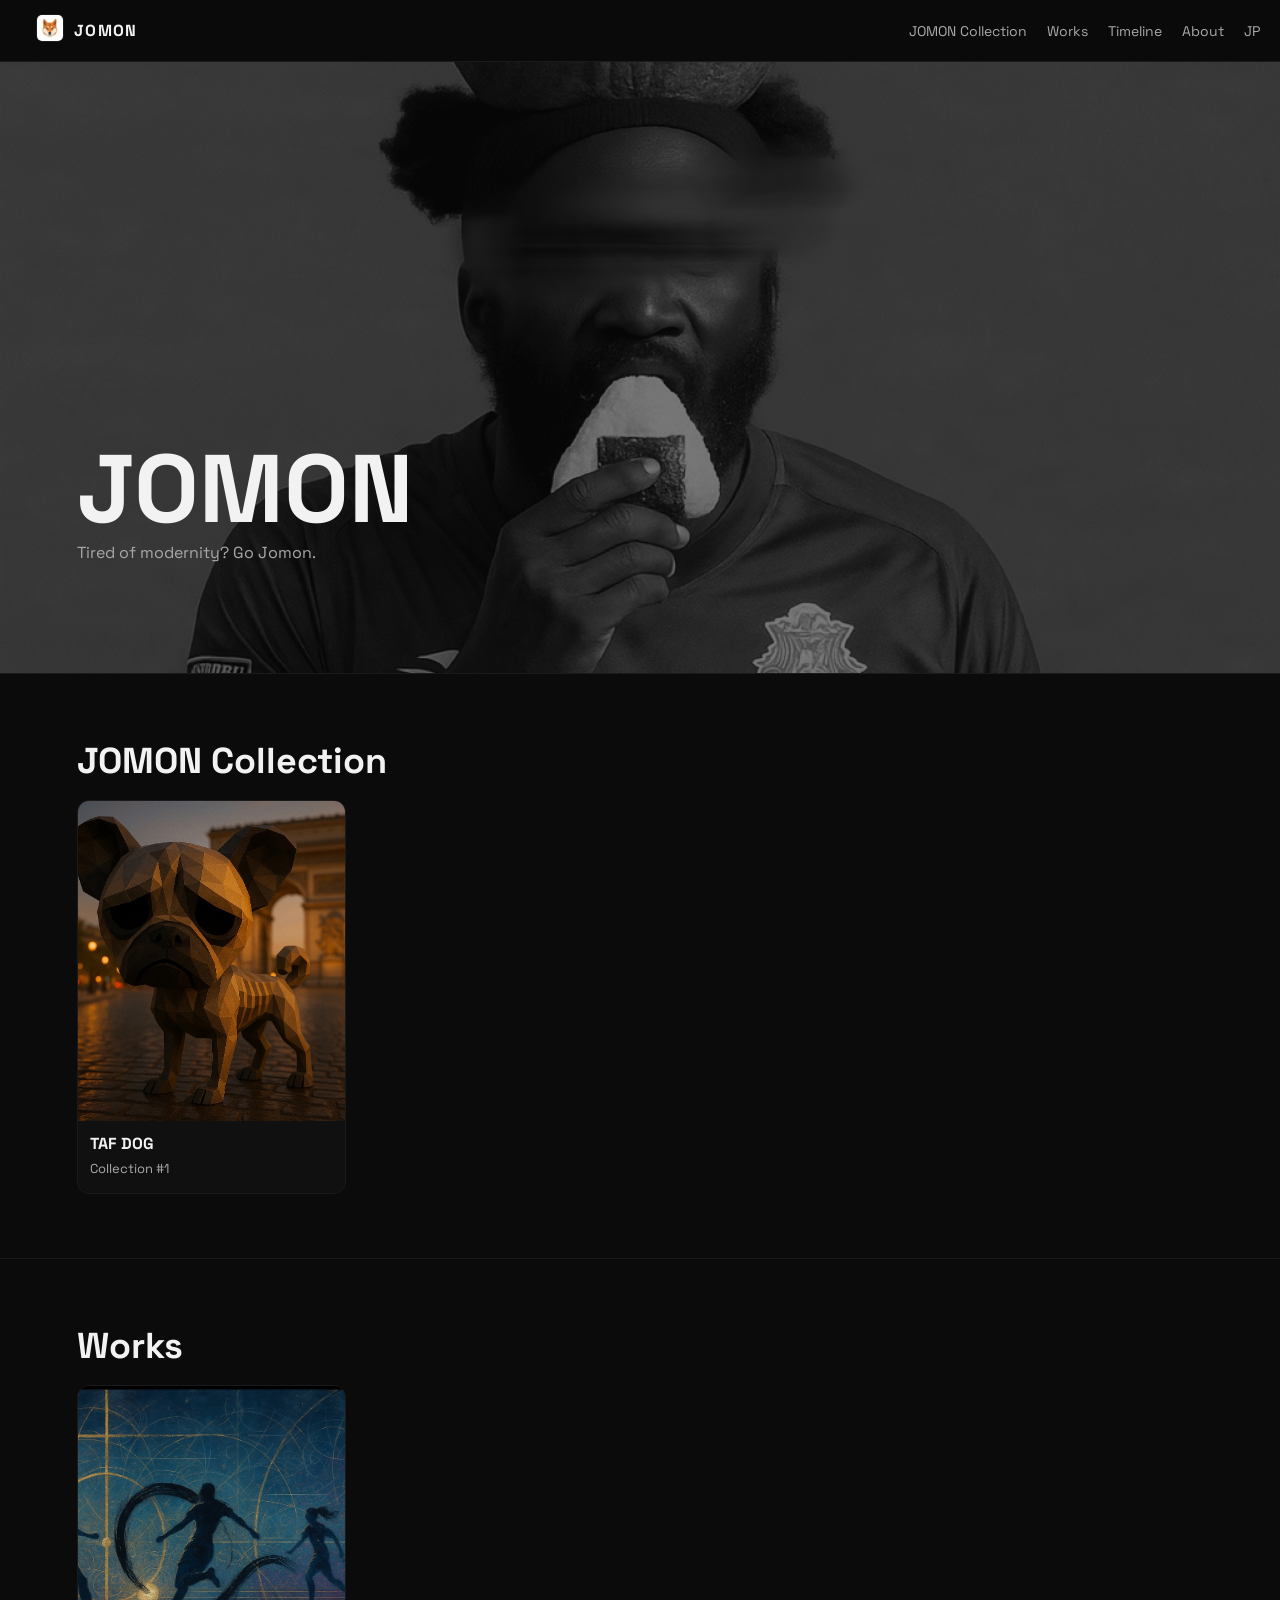
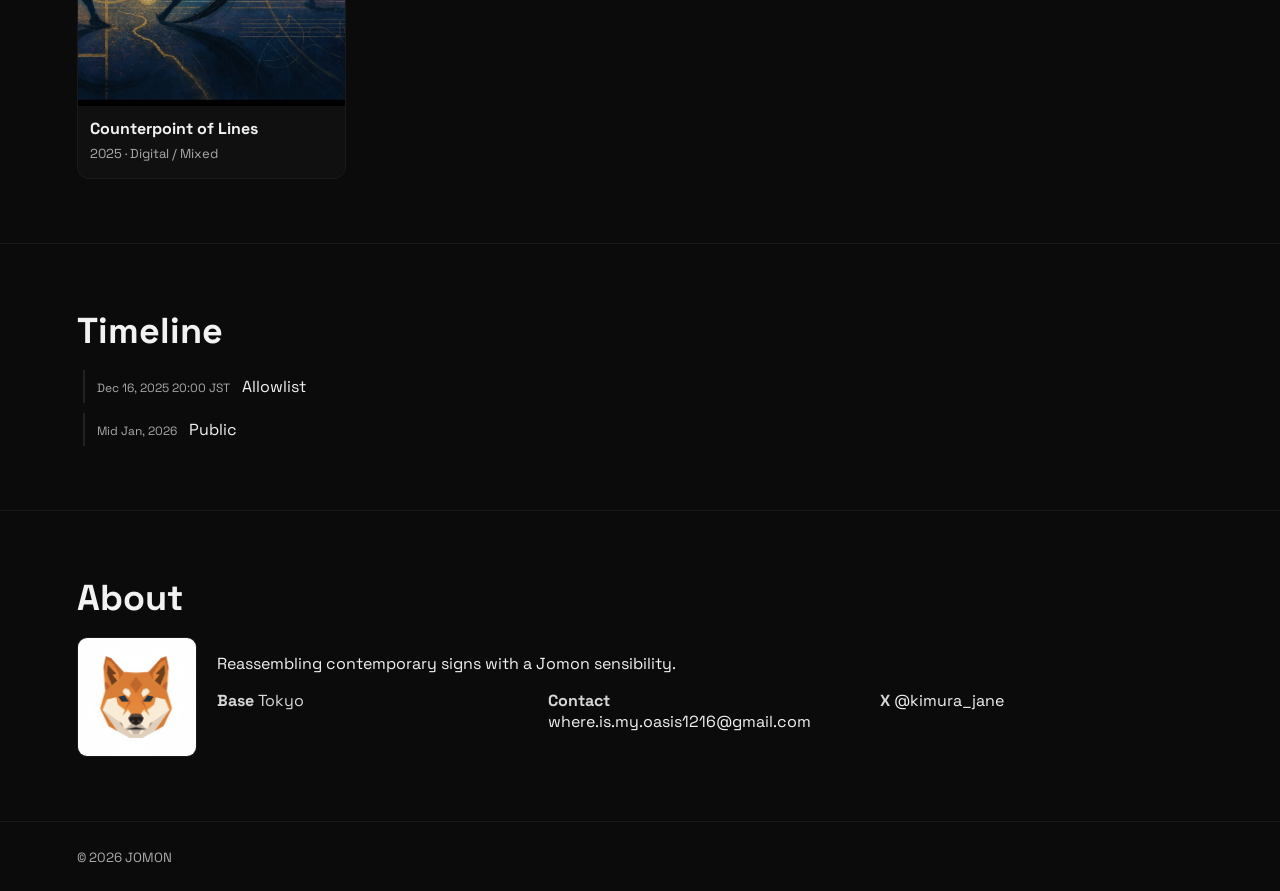
==== en/index.html @ 4165826f "Add initial HTML structure for JOMON artist page" ====
<!doctype html>
<html lang="en">
<head>
  <meta charset="utf-8">
  <title>JOMON — Artist</title>
  <meta name="viewport" content="width=device-width, initial-scale=1">
  <meta name="description" content="JOMON Collection and works.">
  <link rel="icon" href="../icon.png" type="image/png">
  <link rel="preconnect" href="https://fonts.googleapis.com">
  <link rel="preconnect" href="https://fonts.gstatic.com" crossorigin>
  <link href="https://fonts.googleapis.com/css2?family=Space+Grotesk:wght@300..700&family=Noto+Sans+JP:wght@300;500;700&display=swap" rel="stylesheet">
  <link rel="stylesheet" href="../style.css?v=5">
</head>
<body>
<header class="nav">
  <div class="brand"><a href="/"><img src="../icon.png" alt="" width="28" height="28"></a><span>JOMON</span></div>
  <nav>
    <a href="#collection">JOMON Collection</a>
    <a href="#works">Works</a>
    <a href="#timeline">Timeline</a>
    <a href="#about">About</a>
    <a href="../index.html">JP</a>
  </nav>
</header>

<main>
  <section class="hero">
    <img src="../hero.jpg?v=5" alt="Key Visual">
    <div class="hero-text"><h1>JOMON</h1><p class="sub">Tired of modernity? Go Jomon.</p></div>
  </section>

  <section class="block" id="collection">
    <h2>JOMON Collection</h2>
    <div class="grid">
      <a class="card large" href="/nft/taf-dog.html">
        <img src="../taf_dog.jpg?v=5" alt="TAF DOG">
        <div class="meta"><h3>TAF DOG</h3><p>Collection #1</p></div>
      </a>
    </div>
  </section>

  <section class="block" id="works">
    <h2>Works</h2>
    <div class="grid">
      <div class="card large">
        <img src="../sen_no_taiiho.jpg?v=5" alt="Counterpoint of Lines">
        <div class="meta"><h3>Counterpoint of Lines</h3><p>2025 · Digital / Mixed</p></div>
      </div>
    </div>
  </section>

  <section class="block" id="timeline">
    <h2>Timeline</h2>
    <ol class="timeline">
      <li><time>Dec 16, 2025 20:00 JST</time> Allowlist</li>
      <li><time>Mid Jan, 2026</time> Public</li>
    </ol>
  </section>

  <section class="block" id="about">
    <h2>About</h2>
    <div class="about">
      <img class="avatar" src="../icon.png" alt="" width="120" height="120">
      <div>
        <p>Reassembling contemporary signs with a Jomon sensibility.</p>
        <ul class="split">
          <li><strong>Base</strong> Tokyo</li>
          <li><strong>Contact</strong> <a href="mailto:where.is.my.oasis1216@gmail.com">where.is.my.oasis1216@gmail.com</a></li>
          <li><strong>X</strong> <a href="https://x.com/kimura_jane" target="_blank" rel="noopener">@kimura_jane</a></li>
        </ul>
      </div>
    </div>
  </section>
</main>

<footer class="footer"><small>© <span id="year"></span> JOMON</small></footer>
<script>document.getElementById("year").textContent=new Date().getFullYear();</script>
</body>
</html>
---- style.css ----
:root{
  --bg:#0b0b0b; --fg:#f2f2f2; --muted:#a9a9a9; --line:#1a1a1a; --accent:#d6b36a;
}
*{box-sizing:border-box}
html,body{margin:0;background:var(--bg);color:var(--fg);font-family:"Space Grotesk","Noto Sans JP",system-ui,sans-serif}
a{color:var(--fg);text-decoration:none;border-bottom:1px solid transparent}
a:hover{border-bottom-color:var(--fg)}
.nav{position:sticky;top:0;display:flex;justify-content:space-between;align-items:center;padding:14px 20px;border-bottom:1px solid var(--line);backdrop-filter:saturate(180%) blur(8px);background:rgba(11,11,11,.6)}
.brand{display:flex;align-items:center;gap:10px;font-weight:700;letter-spacing:.08em}
.brand img{width:28px;height:28px;border-radius:6px;border:1px solid var(--line)}
.nav a{margin-left:16px;font-size:14px;color:var(--muted)}
.hero{position:relative;min-height:68vh;display:grid;grid-template-columns:1fr;align-items:end;border-bottom:1px solid var(--line)}
.hero img{position:absolute;inset:0;width:100%;height:100%;object-fit:cover;opacity:.45;filter:grayscale(100%) contrast(105%)}
.hero-text{position:relative;padding:18vh 6vw 10vh 6vw}
.hero h1{font-size: clamp(40px,8vw,96px);line-height:.9;margin:0 0 10px 0}
.sub{color:var(--muted);margin:0 0 20px 0}
.btn{display:inline-block;padding:12px 16px;border:1px solid var(--fg);margin-right:10px;border-radius:8px;font-weight:600}
.btn[aria-disabled="true"]{opacity:.4;pointer-events:none}
.btn.primary{background:var(--fg);color:var(--bg);border-color:var(--fg)}
.block{padding:64px 6vw;border-bottom:1px solid var(--line)}
.block-head{display:flex;justify-content:space-between;align-items:end;gap:20px;margin-bottom:20px}
h2{margin:0 0 16px 0;font-size: clamp(22px,3.6vw,36px)}
.lead{font-size: clamp(18px,2.2vw,24px);max-width:72ch;color:#d7d7d7}
.filters{display:flex;flex-wrap:wrap;gap:8px;margin-bottom:14px}
.filter{padding:6px 10px;border:1px solid #222;border-radius:999px;font-size:12px;color:#ddd;cursor:pointer}
.filter.active{background:#fff;color:#000;border-color:#fff}
.grid{display:grid;grid-template-columns:repeat(auto-fill,minmax(240px,1fr));gap:16px}
.card{border:1px solid var(--line);border-radius:12px;overflow:hidden;background:#101010}
.card img{width:100%;height:240px;object-fit:cover;display:block}
.card.large img{height:320px}
.card .meta{padding:12px 12px 16px 12px}
.meta h3{margin:0 0 6px 0;font-size:16px}
.meta p{margin:0;color:var(--muted);font-size:13px}
.accent{background:linear-gradient(180deg,#0b0b0b 0,#0e0e0e 100%)}
.next-grid{display:grid;grid-template-columns:1.15fr .85fr;gap:28px}
.next-art{margin:0}
.next-art img{width:100%;height:auto;border:1px solid var(--line);border-radius:12px}
.spec{list-style:none;padding:0;margin:16px 0 18px 0;display:grid;grid-template-columns:repeat(2,minmax(160px,1fr));gap:10px}
.spec li{display:flex;justify-content:space-between;border-bottom:1px dashed #222;padding:8px 0;color:#dcdcdc}
.note{color:var(--muted);font-size:13px;margin-top:6px}
.timeline{list-style:none;padding:0;margin:0;display:grid;gap:10px}
.timeline li{border-left:2px solid #222;padding:6px 12px;margin-left:6px}
.timeline time{color:var(--muted);font-size:12px;margin-right:8px}
.about{display:grid;grid-template-columns:120px 1fr;gap:20px}
.avatar{width:120px;height:120px;object-fit:cover;border-radius:10px;border:1px solid var(--line)}
.split{display:grid;grid-template-columns:repeat(3,minmax(120px,1fr));gap:8px;list-style:none;padding:0;margin:14px 0;color:#d7d7d7}
.links a{margin-right:14px}
.footer{padding:24px 6vw;color:#aaa}
@media (max-width:900px){
  .next-grid{grid-template-columns:1fr}
  .spec{grid-template-columns:1fr}
  .about{grid-template-columns:1fr}
}
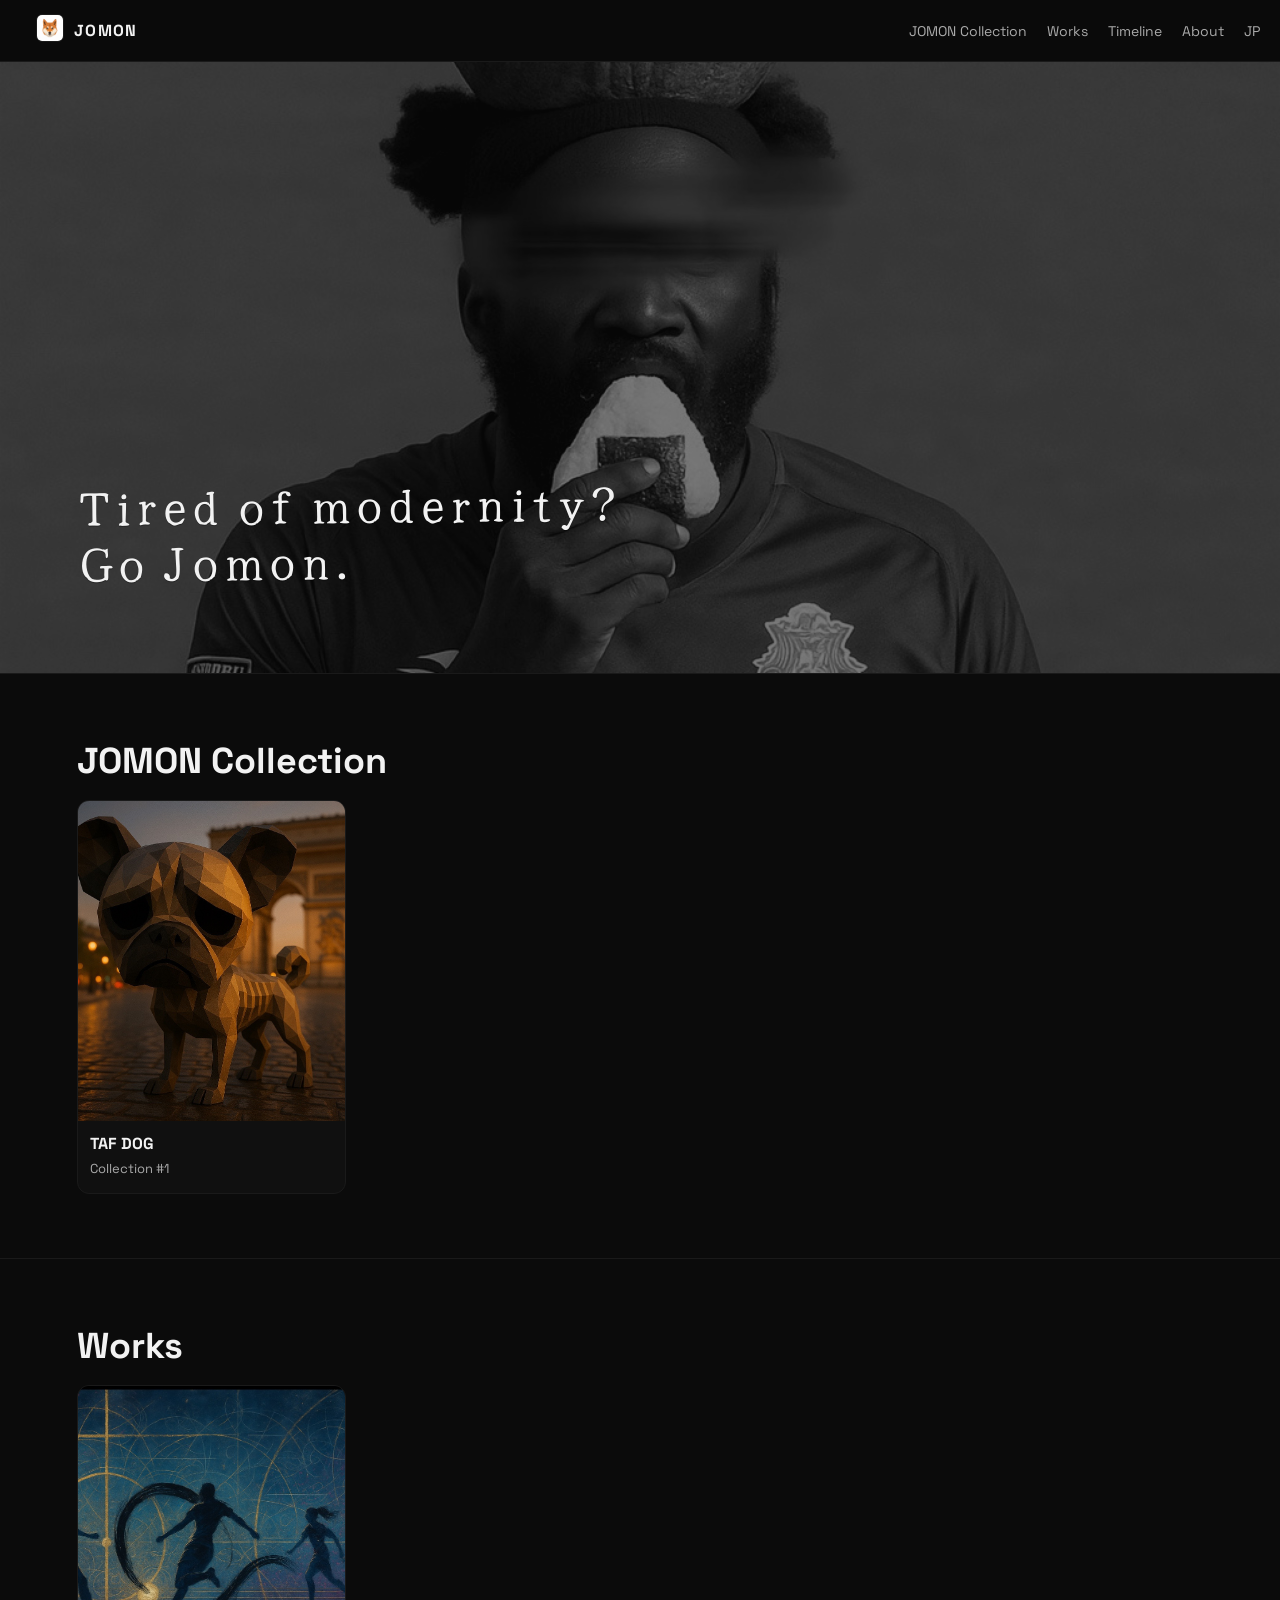
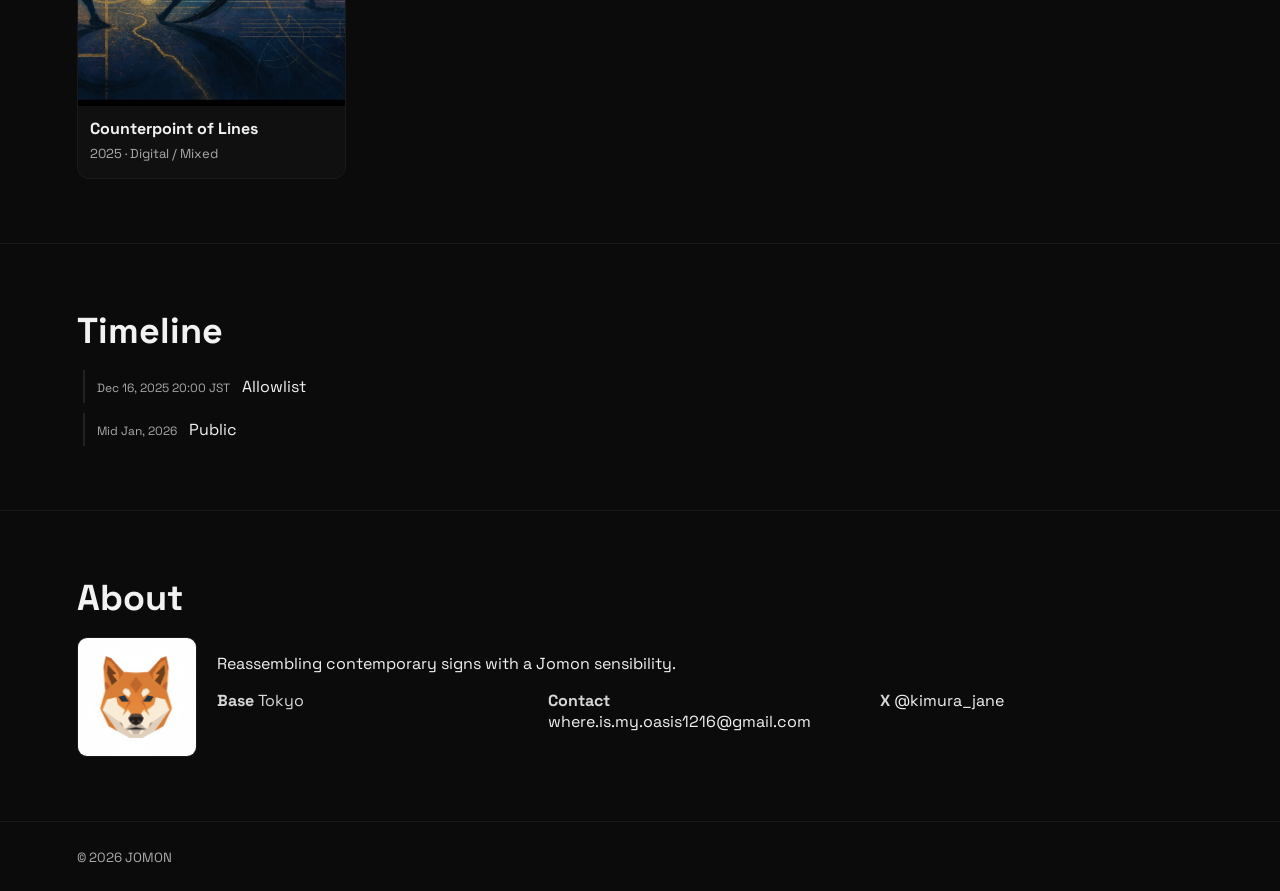
==== commit a63f1009: "Update styles and image versions in index.html" ====
--- a/en/index.html
+++ b/en/index.html
@@ -8,12 +8,17 @@
   <link rel="icon" href="../icon.png" type="image/png">
   <link rel="preconnect" href="https://fonts.googleapis.com">
   <link rel="preconnect" href="https://fonts.gstatic.com" crossorigin>
-  <link href="https://fonts.googleapis.com/css2?family=Space+Grotesk:wght@300..700&family=Noto+Sans+JP:wght@300;500;700&display=swap" rel="stylesheet">
-  <link rel="stylesheet" href="../style.css?v=5">
+  <link href="https://fonts.googleapis.com/css2?family=Space+Grotesk:wght@300..700&family=Yuji+Syuku&display=swap" rel="stylesheet">
+  <link rel="stylesheet" href="../style.css?v=6">
+  <style>
+    .tagline{font-family:"Yuji Syuku","Noto Sans JP",serif;font-size:clamp(26px,5.6vw,50px);line-height:1.12;margin:0;transform:rotate(-0.5deg)}
+    .split{display:grid;grid-template-columns:repeat(auto-fit,minmax(160px,1fr));gap:8px;list-style:none;padding:0;margin:14px 0}
+    .split a{overflow-wrap:anywhere}
+  </style>
 </head>
 <body>
 <header class="nav">
-  <div class="brand"><a href="/"><img src="../icon.png" alt="" width="28" height="28"></a><span>JOMON</span></div>
+  <div class="brand"><a href="../index.html"><img src="../icon.png" alt="" width="28" height="28"></a><span>JOMON</span></div>
   <nav>
     <a href="#collection">JOMON Collection</a>
     <a href="#works">Works</a>
@@ -25,15 +30,15 @@
 
 <main>
   <section class="hero">
-    <img src="../hero.jpg?v=5" alt="Key Visual">
-    <div class="hero-text"><h1>JOMON</h1><p class="sub">Tired of modernity? Go Jomon.</p></div>
+    <img src="../hero.jpg?v=6" alt="Key Visual">
+    <div class="hero-text"><p class="tagline">Tired of modernity?<br>Go Jomon.</p></div>
   </section>
 
   <section class="block" id="collection">
     <h2>JOMON Collection</h2>
     <div class="grid">
-      <a class="card large" href="/nft/taf-dog.html">
-        <img src="../taf_dog.jpg?v=5" alt="TAF DOG">
+      <a class="card large" href="../nft/taf-dog.html">
+        <img src="../taf_dog.jpg?v=6" alt="TAF DOG">
         <div class="meta"><h3>TAF DOG</h3><p>Collection #1</p></div>
       </a>
     </div>
@@ -43,7 +48,7 @@
     <h2>Works</h2>
     <div class="grid">
       <div class="card large">
-        <img src="../sen_no_taiiho.jpg?v=5" alt="Counterpoint of Lines">
+        <img src="../sen_no_taiiho.jpg?v=6" alt="Counterpoint of Lines">
         <div class="meta"><h3>Counterpoint of Lines</h3><p>2025 · Digital / Mixed</p></div>
       </div>
     </div>
--- a/style.css
+++ b/style.css
@@ -51,3 +51,20 @@
   .spec{grid-template-columns:1fr}
   .about{grid-template-columns:1fr}
 }
+/* 筆文字風タグライン */
+.tagline{
+  font-family:"Yuji Syuku","Noto Sans JP",serif;
+  font-size:clamp(28px,6vw,56px);
+  line-height:1.1;
+  letter-spacing:.02em;
+  margin:0;
+  transform:rotate(-0.5deg);
+  text-shadow:0 1px 0 rgba(0,0,0,.3);
+}
+/* Aboutの重なり解消と折り返し */
+.split{
+  display:grid;
+  grid-template-columns:repeat(auto-fit,minmax(160px,1fr));
+  gap:8px; list-style:none; padding:0; margin:14px 0; color:#d7d7d7;
+}
+.split a{overflow-wrap:anywhere; word-break:break-word;}
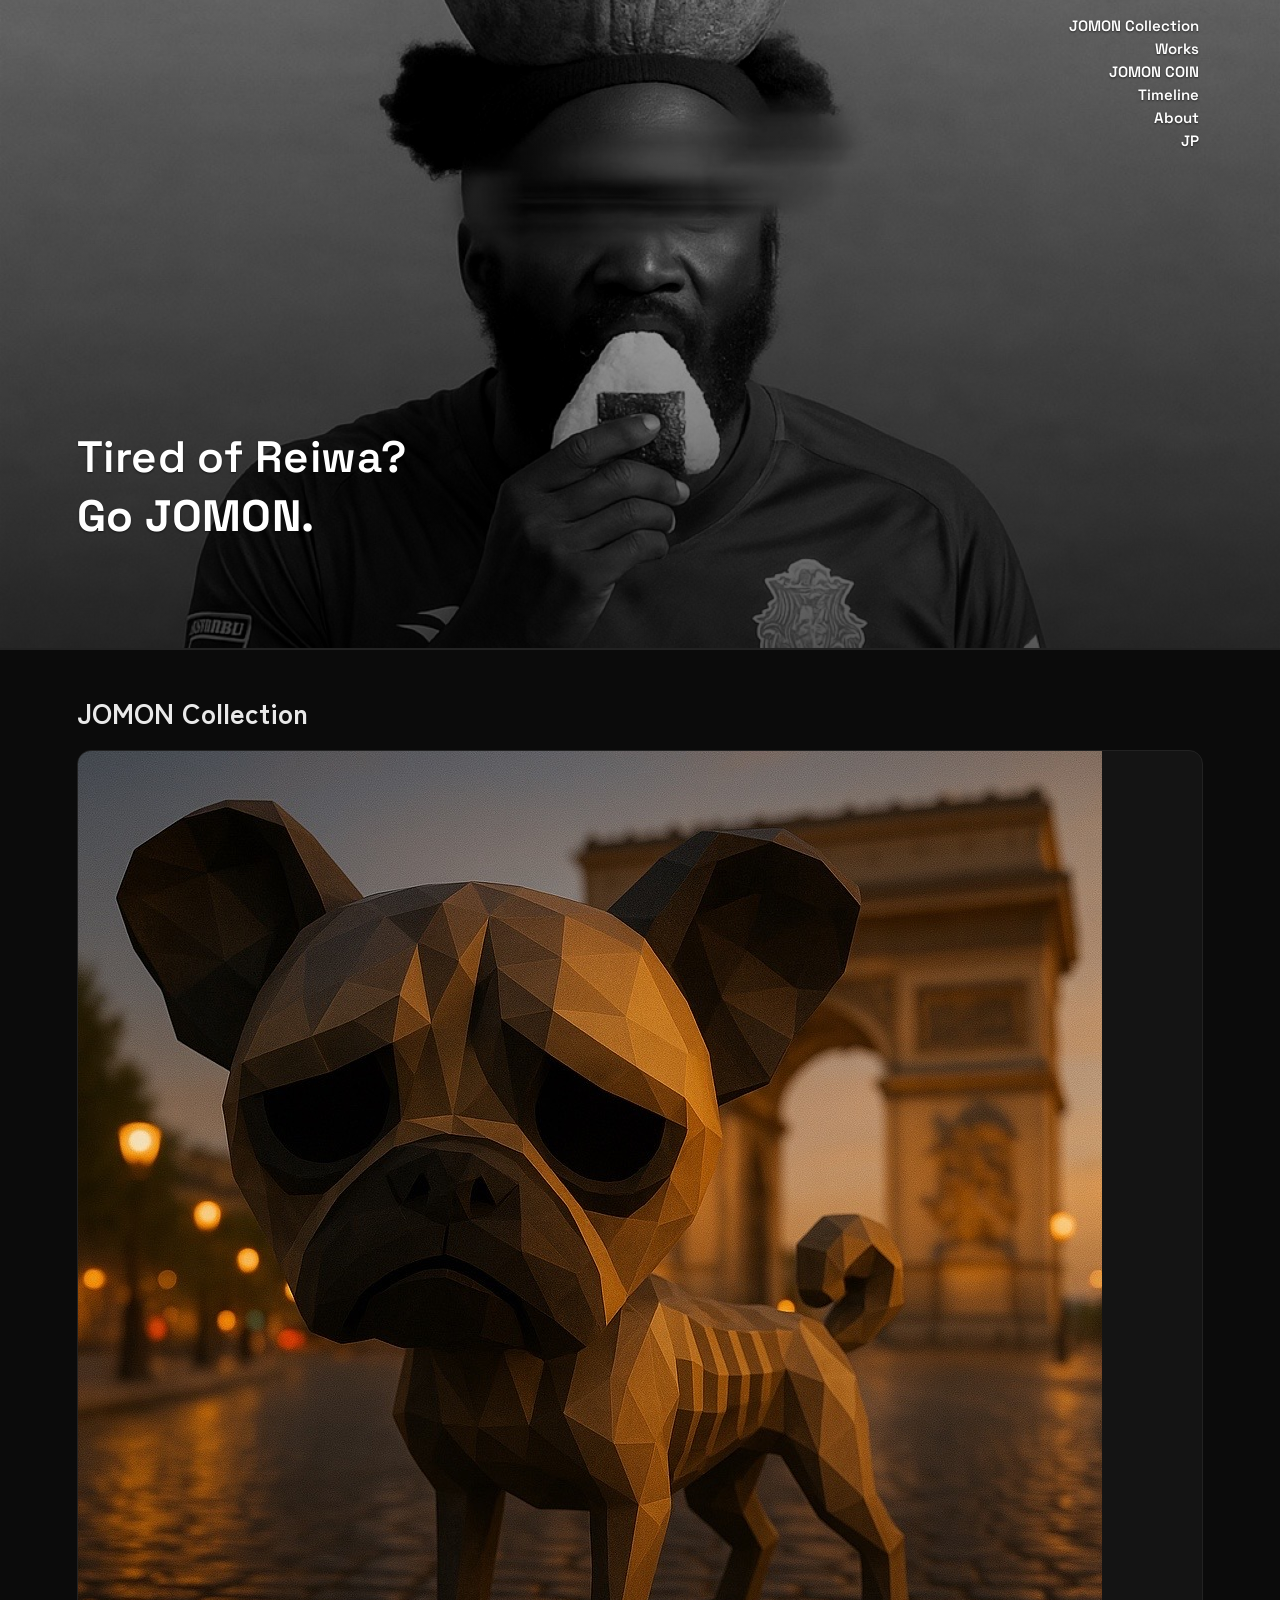
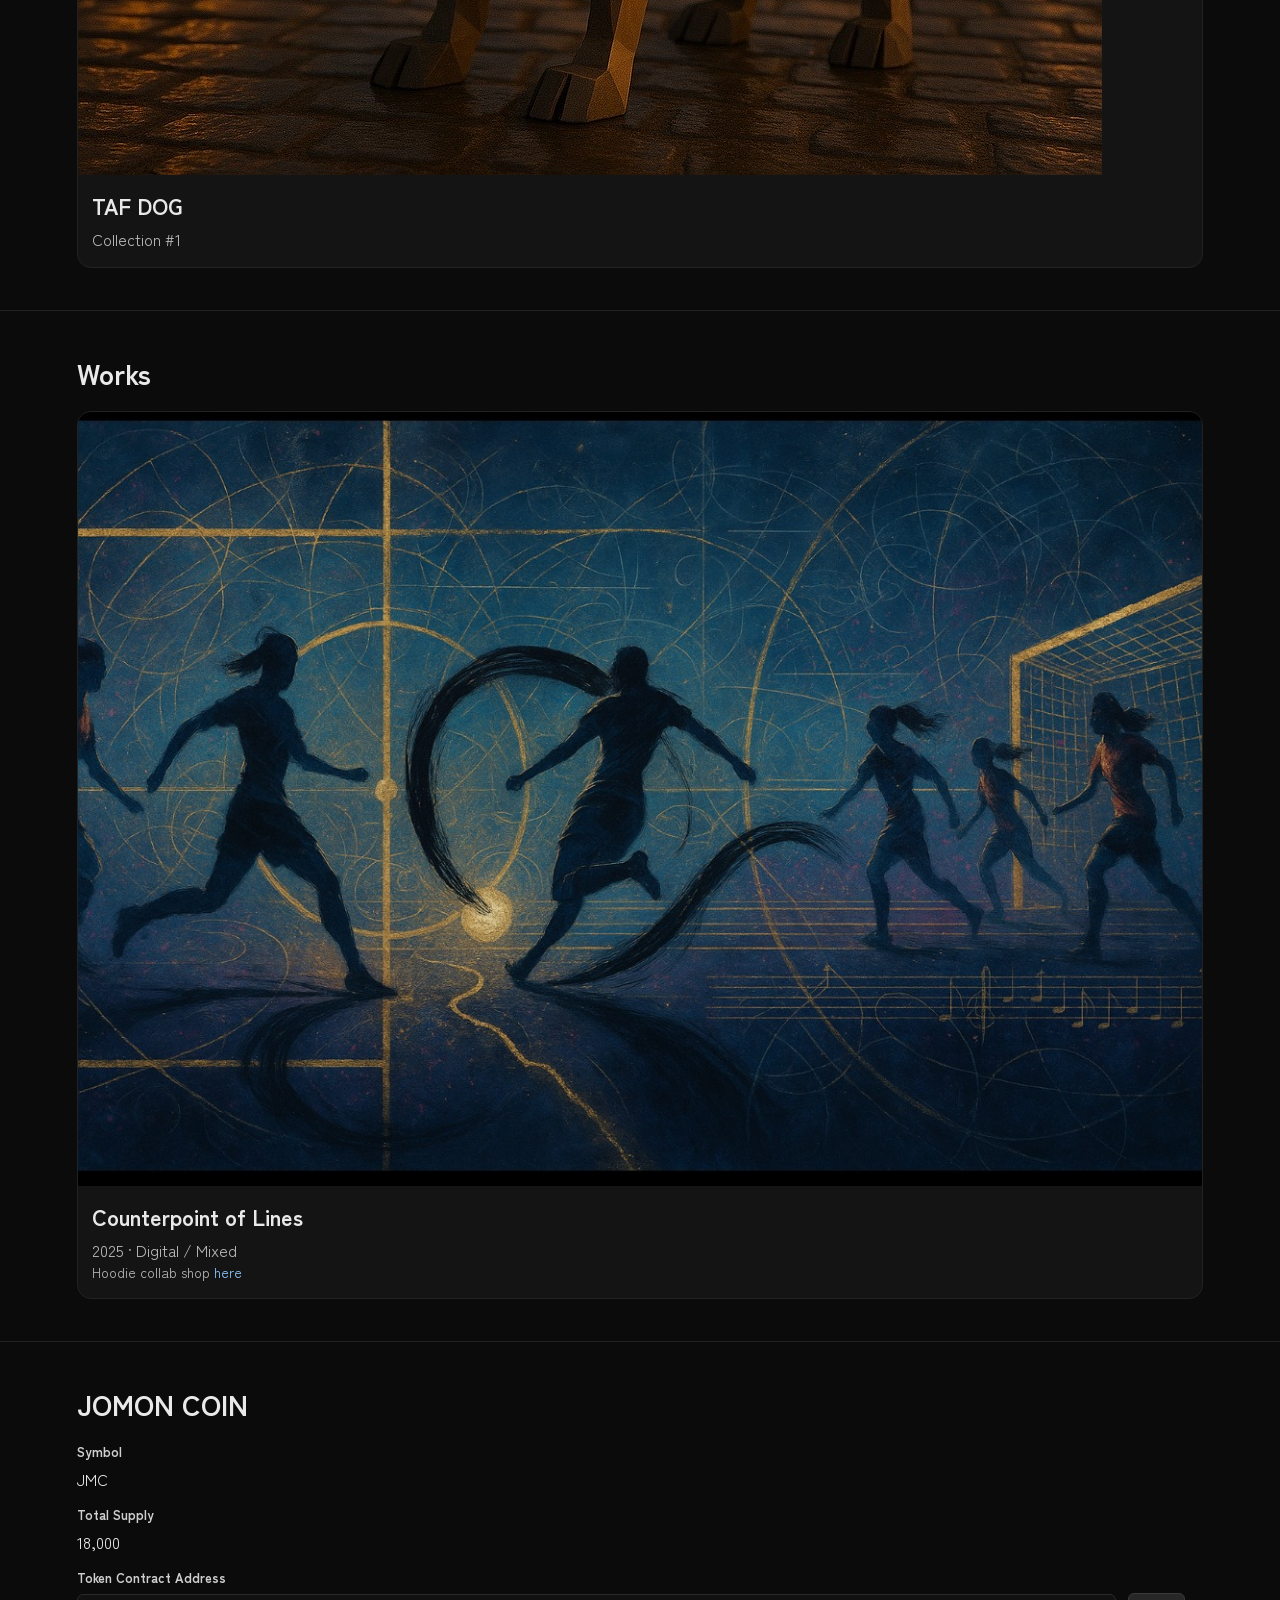
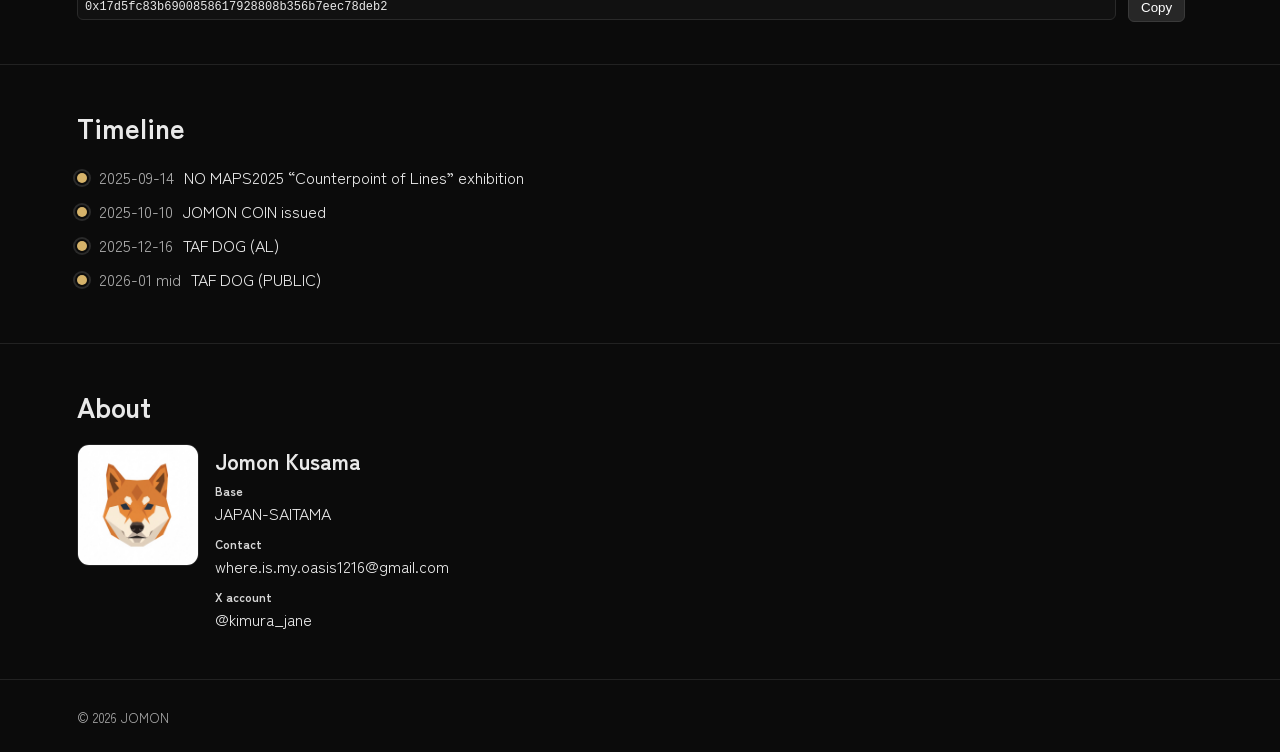
==== commit 02fafdc1: "Update index.html for English version" ====
--- a/en/index.html
+++ b/en/index.html
@@ -2,76 +2,166 @@
 <html lang="en">
 <head>
   <meta charset="utf-8">
-  <title>JOMON — Artist</title>
+  <title>JOMON — EN</title>
   <meta name="viewport" content="width=device-width, initial-scale=1">
   <meta name="description" content="JOMON Collection and works.">
+  <meta property="og:image" content="../og.jpg">
   <link rel="icon" href="../icon.png" type="image/png">
-  <link rel="preconnect" href="https://fonts.googleapis.com">
-  <link rel="preconnect" href="https://fonts.gstatic.com" crossorigin>
-  <link href="https://fonts.googleapis.com/css2?family=Space+Grotesk:wght@300..700&family=Yuji+Syuku&display=swap" rel="stylesheet">
-  <link rel="stylesheet" href="../style.css?v=6">
+  <link href="https://fonts.googleapis.com/css2?family=Zen+Kaku+Gothic+New:wght@400;700;900&display=swap" rel="stylesheet">
+  <link href="https://fonts.googleapis.com/css2?family=Space+Grotesk:wght@400;600;700&display=swap" rel="stylesheet">
   <style>
-    .tagline{font-family:"Yuji Syuku","Noto Sans JP",serif;font-size:clamp(26px,5.6vw,50px);line-height:1.12;margin:0;transform:rotate(-0.5deg)}
-    .split{display:grid;grid-template-columns:repeat(auto-fit,minmax(160px,1fr));gap:8px;list-style:none;padding:0;margin:14px 0}
-    .split a{overflow-wrap:anywhere}
+    :root{--bg:#0b0b0b;--fg:#e9e9e9;--muted:#cfcfcf;--line:#222;--card:#141414}
+    html,body{margin:0;background:var(--bg);color:var(--fg);font-family:"Zen Kaku Gothic New",system-ui,sans-serif}
+    img{max-width:100%;display:block} a{color:inherit;text-decoration:none}
+
+    .block{padding:42px 6vw;border-top:1px solid var(--line)}
+    h2{margin:0 0 18px 0;font-size:clamp(20px,3.6vw,28px)}
+    .grid{display:grid;gap:18px}
+    .card{background:var(--card);border:1px solid var(--line);border-radius:14px;overflow:hidden}
+    .card .meta{padding:14px 14px 16px}
+    .card h3{margin:0 0 6px 0;font-size:clamp(16px,3.2vw,22px)}
+    .card p{margin:0;color:#b8b8b8}
+
+    /* HERO */
+    .hero{position:relative;min-height:72vh;display:grid;align-items:end;border-bottom:1px solid var(--line)}
+    .hero img{position:absolute;inset:0;width:100%;height:100%;object-fit:cover;filter:grayscale(100%) contrast(110%) brightness(.9);z-index:0}
+    .hero::after{content:"";position:absolute;inset:0;background:linear-gradient(180deg,rgba(0,0,0,.05),rgba(0,0,0,.62));z-index:1;pointer-events:none}
+
+    /* right-top nav */
+    .hero-nav{
+      position:absolute;top:16px;right:6vw;
+      display:flex;flex-direction:column;align-items:flex-end;
+      gap:4px;font-family:"Space Grotesk",system-ui,sans-serif;z-index:3
+    }
+    .hero-nav a{
+      color:#fff;font-weight:600;font-size:clamp(12px,2.6vw,15px);
+      line-height:1;padding:2px 4px;min-height:auto;text-shadow:0 1px 2px rgba(0,0,0,.55)
+    }
+    .hero-nav a:hover{text-decoration:underline}
+    @media (hover:none) and (max-width:480px){ .hero-nav a{padding:4px 6px;} }
+
+    .hero-copy{position:absolute;left:6vw;bottom:12vh;color:#fff;line-height:1.06;z-index:3}
+    .hero-line1,.hero-line2{font-family:"Space Grotesk",system-ui,sans-serif;letter-spacing:.01em;font-size:clamp(24px,5.6vw,44px);text-shadow:0 1px 2px rgba(0,0,0,.55);display:inline-block}
+    .hero-line1{font-weight:600;margin-bottom:.3em}
+    .hero-line2{font-weight:700}
+
+    /* Works CTA */
+    .buy{margin-top:8px;color:#cfcfcf;font-size:14px}
+    .accent{color:#8ec5ff} .accent:hover{color:#bfe2ff;text-decoration:underline}
+
+    /* JOMON COIN */
+    #coin .spec{list-style:none;margin:12px 0 0;padding:0;display:grid;gap:14px}
+    #coin .spec strong{display:block;color:#cfcfcf;font-size:13px;margin-bottom:6px}
+    .addrrow{display:flex;align-items:center;justify-content:space-between;gap:12px;margin-top:2px}
+    .addr{
+      flex:1;font-family:ui-monospace,SFMono-Regular,Menlo,Consolas,monospace;
+      white-space:nowrap;text-align:left;background:#111;border:1px solid #2a2a2a;border-radius:6px;
+      padding:.4em .6em;font-size:min(12px,2.7vw,calc((100vw - 160px)/42))
+    }
+    .copybtn{flex:none;background:#272727;border:1px solid #3a3a3a;border-radius:6px;padding:.45em .9em;color:#fff;cursor:pointer}
+    .copybtn:active{transform:translateY(1px)}
+    .copied{font-size:12px;color:#86efac;margin-left:6px}
+
+    /* Timeline / About */
+    .vline{list-style:none;margin:0;padding:0}
+    .vline li{position:relative;margin:10px 0;padding-left:1.4em;display:flex;align-items:center;gap:.6em;white-space:nowrap;font-size:clamp(12px,3.6vw,16px)}
+    .vline li::before{content:"";position:absolute;left:0;top:.55em;width:10px;height:10px;border-radius:50%;background:#d6b36a;box-shadow:0 0 0 2px #0b0b0b,0 0 0 4px #2a2a2a}
+    .date{color:#aaa;font-feature-settings:"tnum";flex:none}
+    .about{display:flex;gap:16px;align-items:flex-start}
+    .avatar{border-radius:12px;border:1px solid var(--line);background:#fff}
+    .info{list-style:none;padding:0;margin:6px 0;display:flex;flex-direction:column;gap:10px}
+    .info strong{display:block;color:#d7d7d7;font-size:12px;margin-bottom:2px}
+    .info a{overflow-wrap:anywhere}
+    .name{margin:0 0 6px 0;font-size:clamp(18px,2.6vw,22px);font-weight:700}
+
+    .footer{border-top:1px solid var(--line);padding:24px 6vw;color:#aaa}
   </style>
 </head>
 <body>
-<header class="nav">
-  <div class="brand"><a href="../index.html"><img src="../icon.png" alt="" width="28" height="28"></a><span>JOMON</span></div>
-  <nav>
-    <a href="#collection">JOMON Collection</a>
-    <a href="#works">Works</a>
-    <a href="#timeline">Timeline</a>
-    <a href="#about">About</a>
-    <a href="../index.html">JP</a>
-  </nav>
-</header>
 
 <main>
-  <section class="hero">
-    <img src="../hero.jpg?v=6" alt="Key Visual">
-    <div class="hero-text"><p class="tagline">Tired of modernity?<br>Go Jomon.</p></div>
+  <!-- HERO -->
+  <section class="hero" id="home">
+    <img src="../hero.jpg?v=32" alt="Key Visual">
+    <nav class="hero-nav" aria-label="Primary">
+      <a href="#collection">JOMON Collection</a>
+      <a href="#works">Works</a>
+      <a href="#coin">JOMON COIN</a>
+      <a href="#timeline">Timeline</a>
+      <a href="#about">About</a>
+      <a href="../index.html">JP</a>
+    </nav>
+    <div class="hero-copy">
+      <span class="hero-line1">Tired of Reiwa?</span><br>
+      <span class="hero-line2">Go JOMON.</span>
+    </div>
   </section>
 
+  <!-- JOMON COLLECTION -->
   <section class="block" id="collection">
     <h2>JOMON Collection</h2>
     <div class="grid">
       <a class="card large" href="../nft/taf-dog.html">
-        <img src="../taf_dog.jpg?v=6" alt="TAF DOG">
+        <img src="../taf_dog.jpg?v=32" alt="TAF DOG">
         <div class="meta"><h3>TAF DOG</h3><p>Collection #1</p></div>
       </a>
     </div>
   </section>
 
+  <!-- WORKS -->
   <section class="block" id="works">
     <h2>Works</h2>
     <div class="grid">
       <div class="card large">
-        <img src="../sen_no_taiiho.jpg?v=6" alt="Counterpoint of Lines">
-        <div class="meta"><h3>Counterpoint of Lines</h3><p>2025 · Digital / Mixed</p></div>
+        <img src="../sen_no_taiiho.jpg?v=32" alt="Counterpoint of Lines">
+        <div class="meta">
+          <h3>Counterpoint of Lines</h3>
+          <p>2025 · Digital / Mixed</p>
+          <p class="buy">Hoodie collab shop <a class="accent" href="https://woelfe-direct.moala.live/collections/spoart-gate-x-nomaps2025/products/woelfe-hokkaido-art-hoodie-2" target="_blank" rel="noopener">here</a></p>
+        </div>
       </div>
     </div>
   </section>
 
+  <!-- JOMON COIN -->
+  <section class="block" id="coin">
+    <h2>JOMON COIN</h2>
+    <ul class="spec">
+      <li><strong>Symbol</strong><span>JMC</span></li>
+      <li><strong>Total Supply</strong><span>18,000</span></li>
+      <li>
+        <strong>Token Contract Address</strong>
+        <div class="addrrow">
+          <span class="addr" id="tokenAddr">0x17d5fc83b6900858617928808b356b7eec78deb2</span>
+          <button class="copybtn" id="copyBtn" aria-label="Copy address">Copy</button>
+          <span class="copied" id="copiedMsg" aria-live="polite"></span>
+        </div>
+      </li>
+    </ul>
+  </section>
+
+  <!-- TIMELINE -->
   <section class="block" id="timeline">
     <h2>Timeline</h2>
-    <ol class="timeline">
-      <li><time>Dec 16, 2025 20:00 JST</time> Allowlist</li>
-      <li><time>Mid Jan, 2026</time> Public</li>
+    <ol class="vline">
+      <li><span class="date">2025-09-14</span>NO MAPS2025 “Counterpoint of Lines” exhibition</li>
+      <li><span class="date">2025-10-10</span>JOMON COIN issued</li>
+      <li><span class="date">2025-12-16</span>TAF DOG (AL)</li>
+      <li><span class="date">2026-01 mid</span>TAF DOG (PUBLIC)</li>
     </ol>
   </section>
 
+  <!-- ABOUT -->
   <section class="block" id="about">
     <h2>About</h2>
     <div class="about">
       <img class="avatar" src="../icon.png" alt="" width="120" height="120">
       <div>
-        <p>Reassembling contemporary signs with a Jomon sensibility.</p>
-        <ul class="split">
-          <li><strong>Base</strong> Tokyo</li>
-          <li><strong>Contact</strong> <a href="mailto:where.is.my.oasis1216@gmail.com">where.is.my.oasis1216@gmail.com</a></li>
-          <li><strong>X</strong> <a href="https://x.com/kimura_jane" target="_blank" rel="noopener">@kimura_jane</a></li>
+        <h3 class="name">Jomon Kusama</h3>
+        <ul class="info">
+          <li><strong>Base</strong>JAPAN-SAITAMA</li>
+          <li><strong>Contact</strong><a href="mailto:where.is.my.oasis1216@gmail.com">where.is.my.oasis1216@gmail.com</a></li>
+          <li><strong>X account</strong><a href="https://x.com/kimura_jane" target="_blank" rel="noopener">@kimura_jane</a></li>
         </ul>
       </div>
     </div>
@@ -79,6 +169,28 @@
 </main>
 
 <footer class="footer"><small>© <span id="year"></span> JOMON</small></footer>
-<script>document.getElementById("year").textContent=new Date().getFullYear();</script>
+
+<script>
+  document.getElementById("year").textContent=new Date().getFullYear();
+
+  (function(){
+    const btn=document.getElementById('copyBtn');
+    const el=document.getElementById('tokenAddr');
+    const msg=document.getElementById('copiedMsg');
+    const value=el.textContent.trim();
+
+    async function copyText(txt){
+      if(navigator.clipboard && window.isSecureContext){return navigator.clipboard.writeText(txt);}
+      const ta=document.createElement('textarea');
+      ta.value=txt; ta.style.position='fixed'; ta.style.opacity='0';
+      document.body.appendChild(ta); ta.focus(); ta.select();
+      try{ document.execCommand('copy'); } finally{ document.body.removeChild(ta); }
+    }
+    btn.addEventListener('click',async ()=>{
+      try{ await copyText(value); msg.textContent='Copied'; setTimeout(()=>msg.textContent='',1800); }
+      catch(e){ msg.textContent='Copy failed'; setTimeout(()=>msg.textContent='',1800); }
+    });
+  })();
+</script>
 </body>
 </html>
